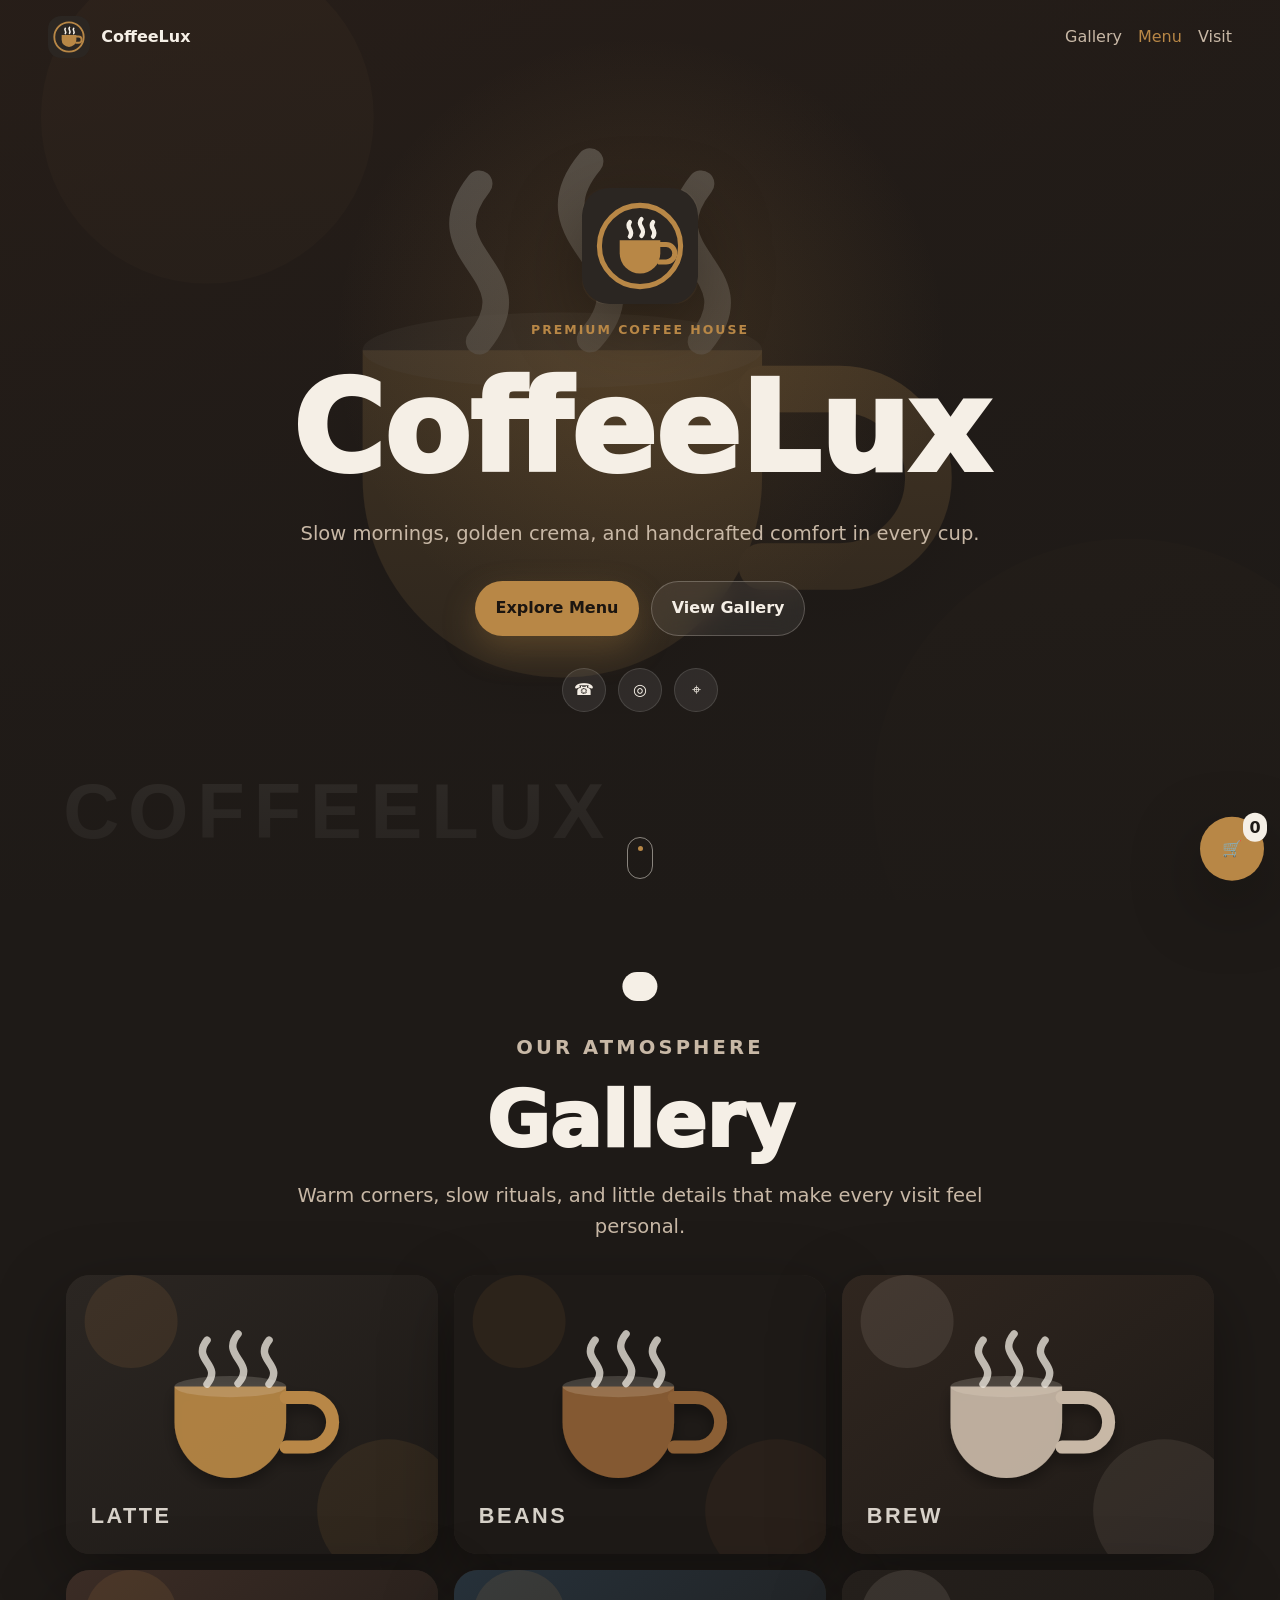
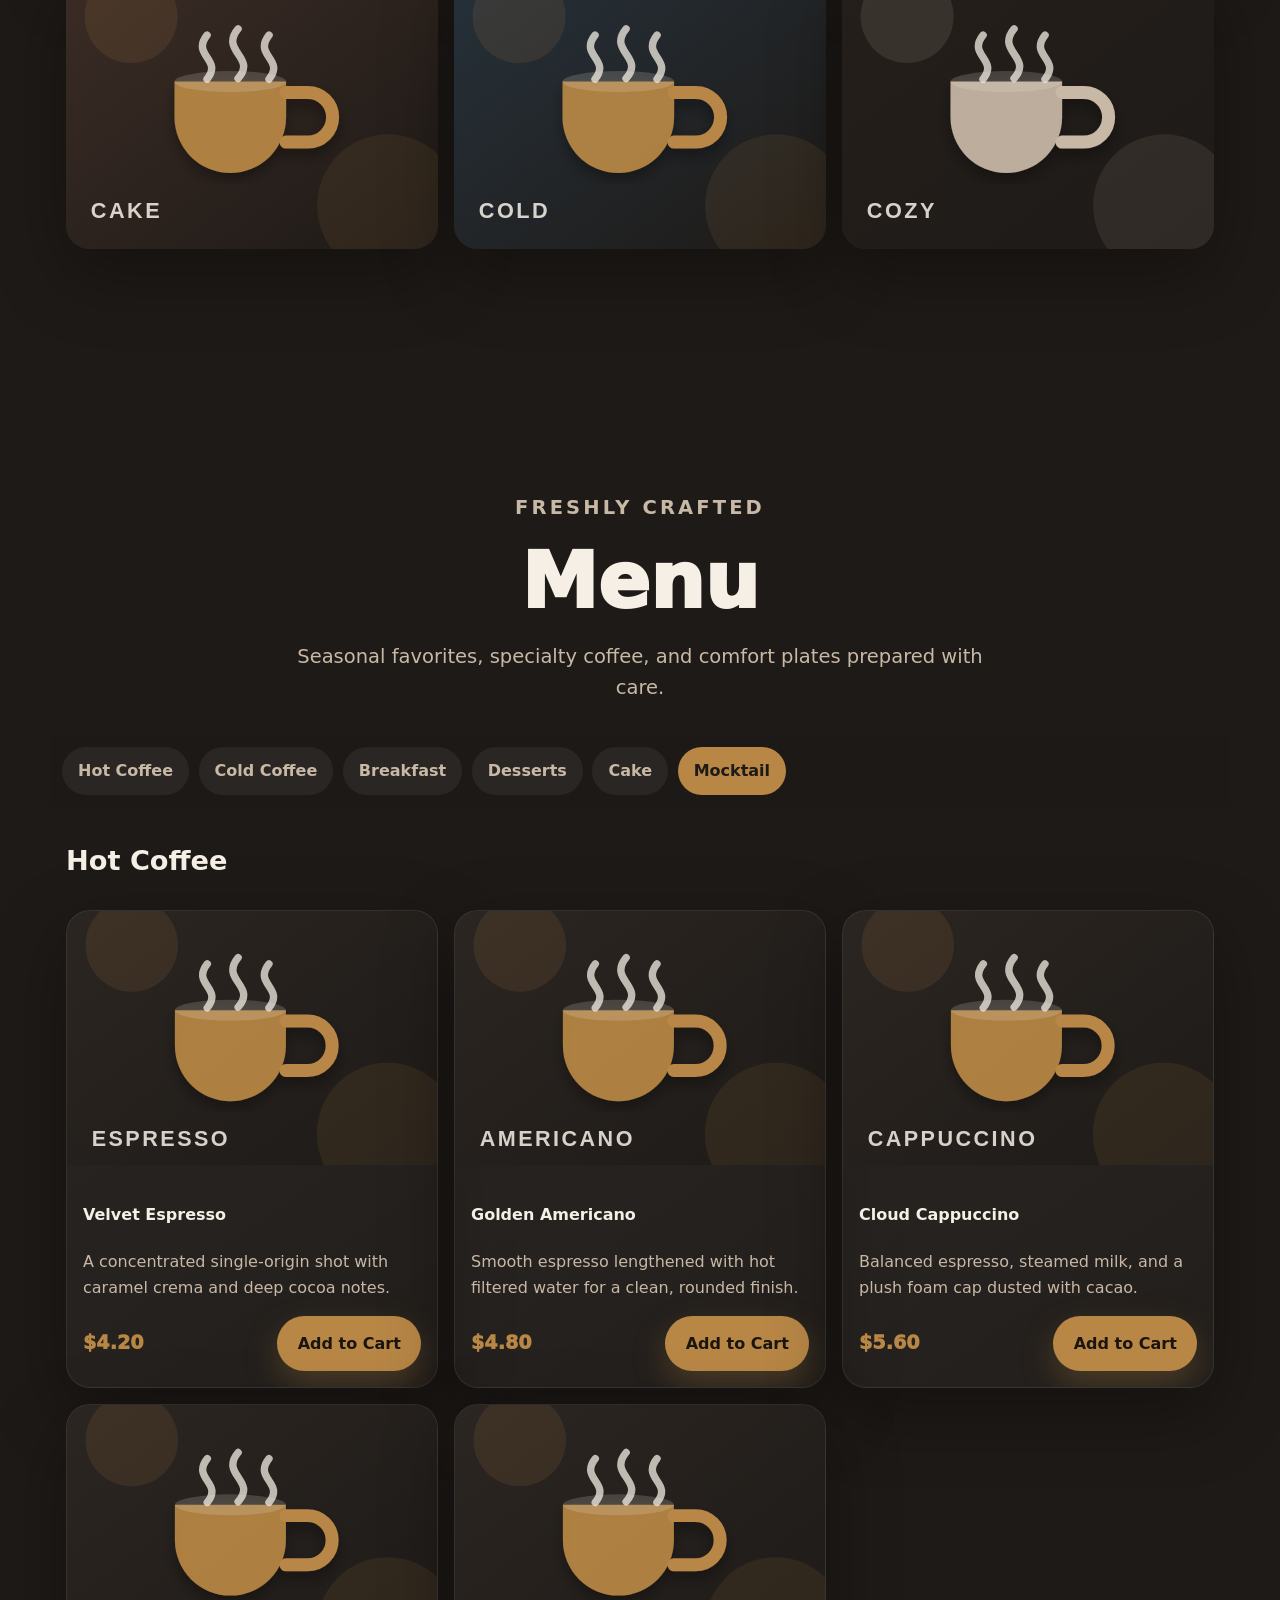
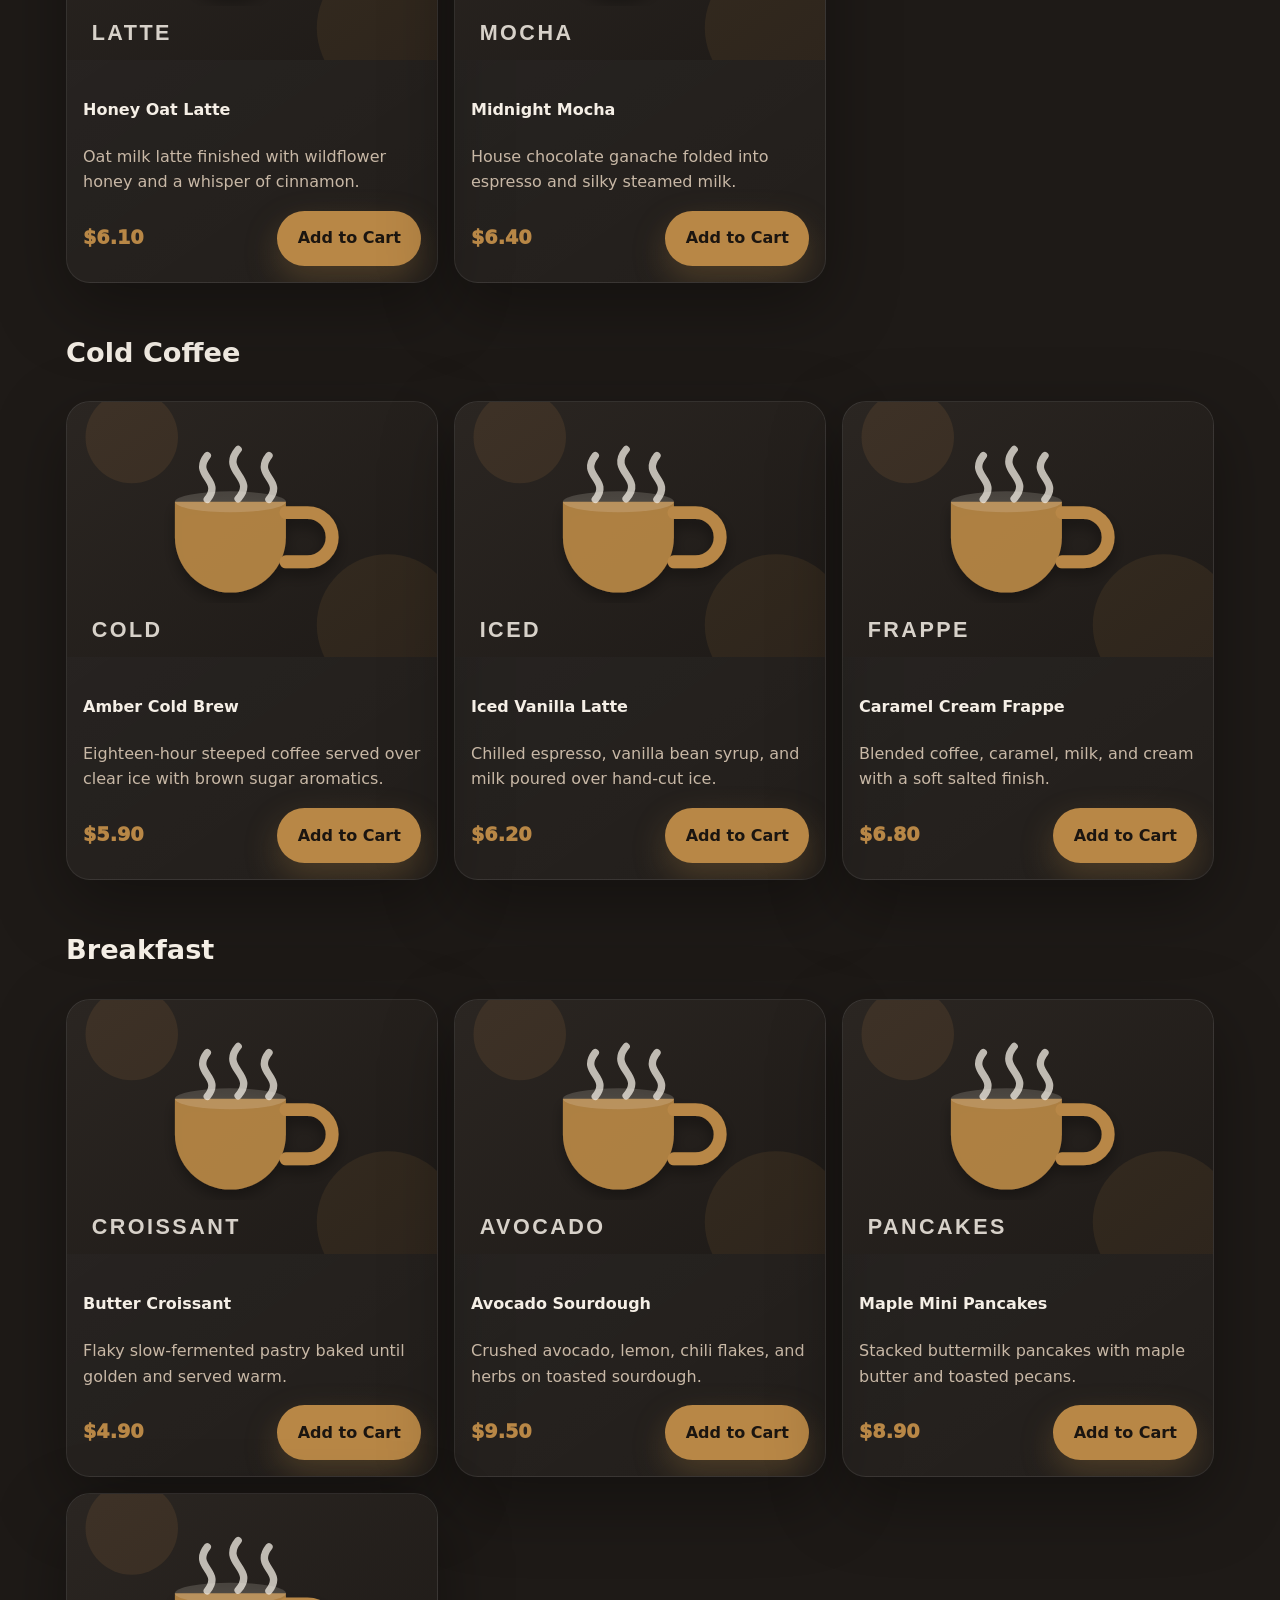
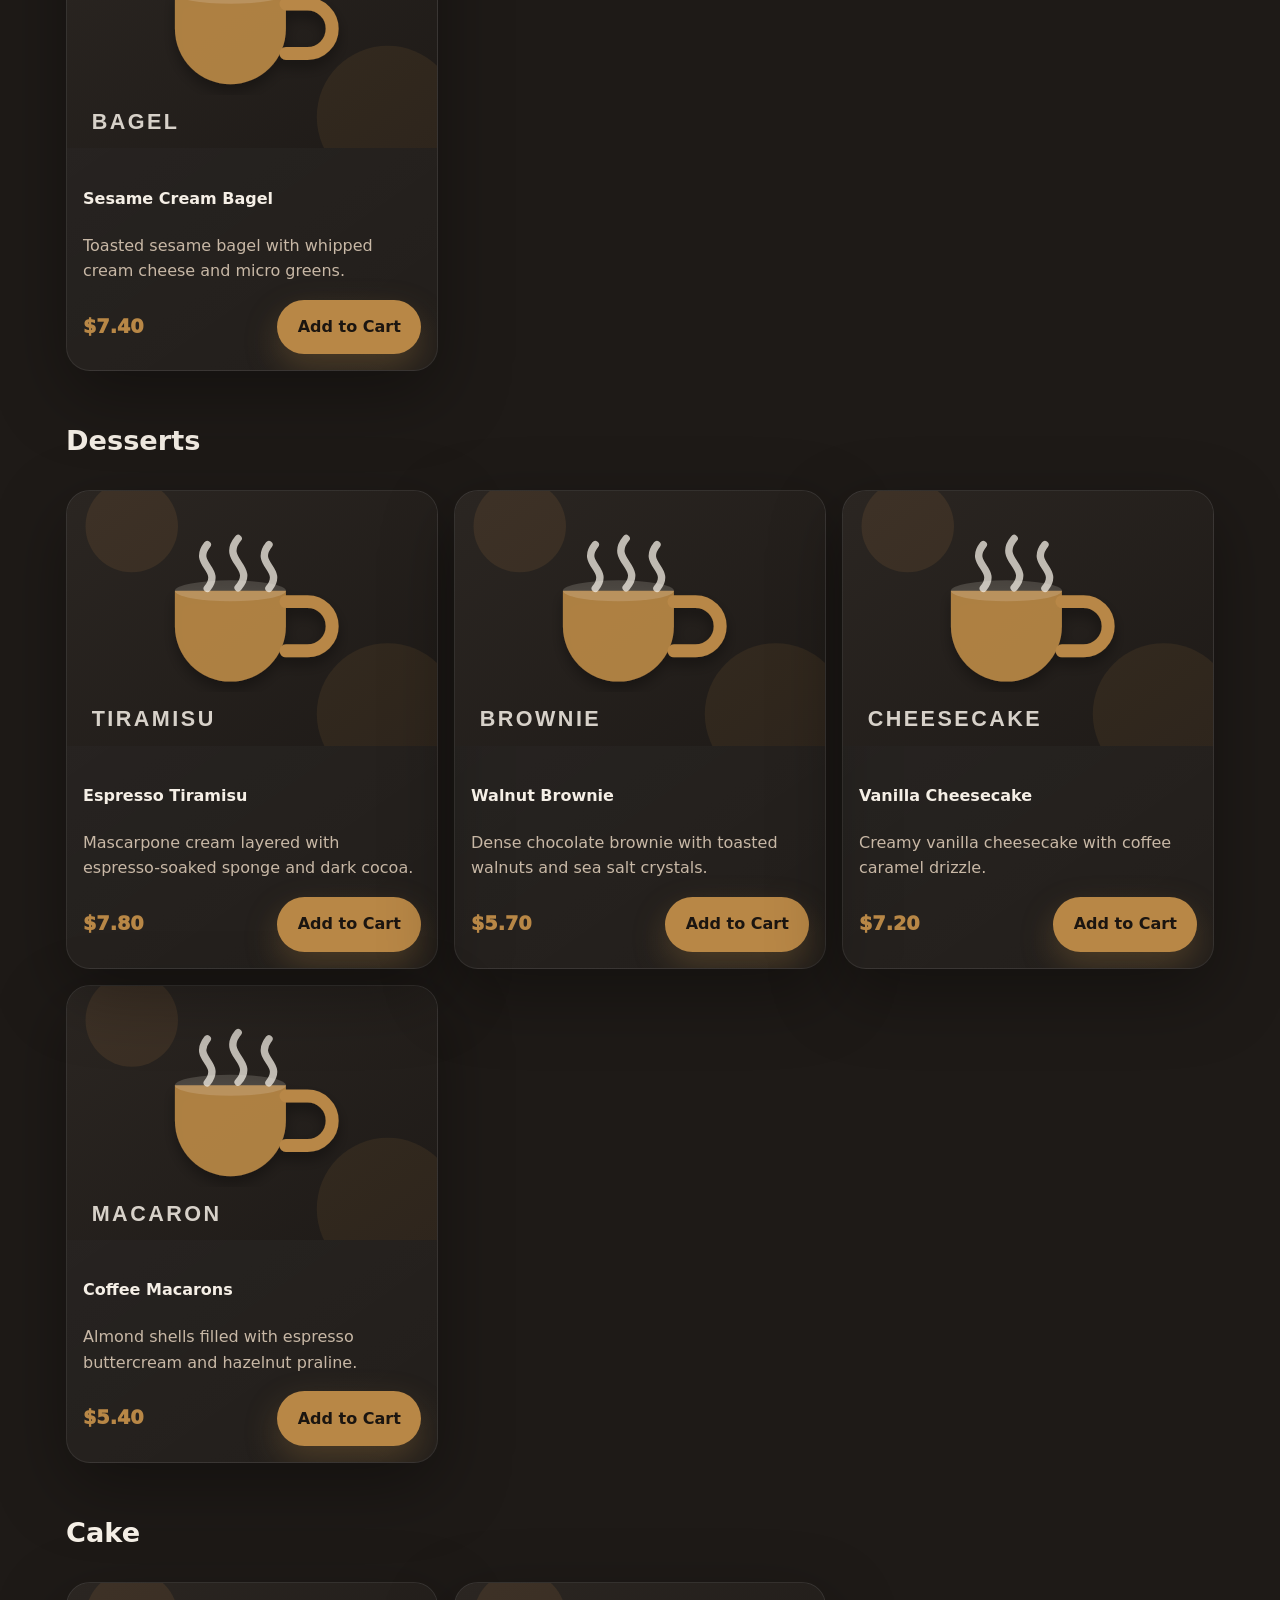
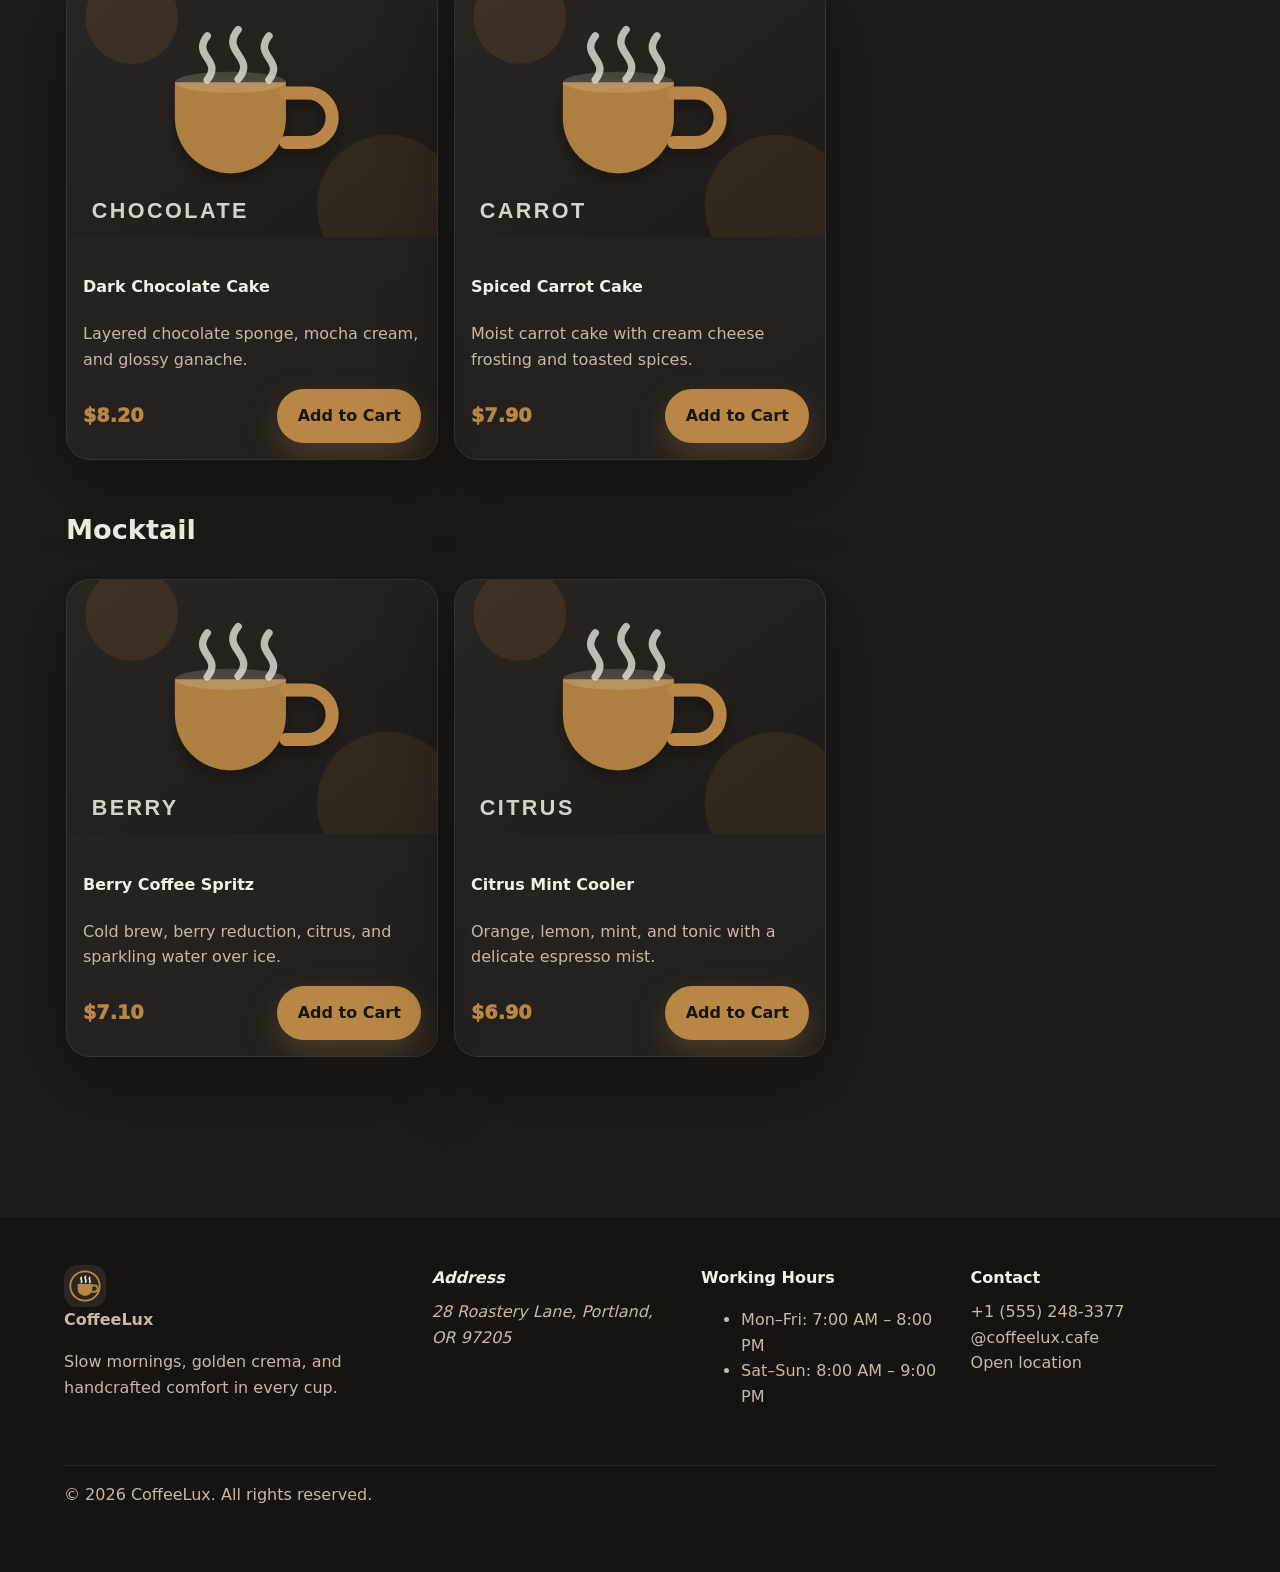
==== index.html @ 08fa17ee "Build CoffeeLux static coffee shop template" ====
<!doctype html>
<html lang="en">
  <head>
    <meta charset="utf-8" />
    <meta name="viewport" content="width=device-width,initial-scale=1" />
    <meta
      name="description"
      content="CoffeeLux is a cozy premium coffee shop serving handcrafted coffee, breakfast, desserts, cake, and mocktails."
    />
    <meta name="theme-color" content="#1E1A17" />
    <title>CoffeeLux — Premium Cozy Coffee Shop</title>
    <link
      rel="icon"
      href="assets/images/icons/favicon.svg"
      type="image/svg+xml"
    />
    <link rel="preload" href="css/variables.css" as="style" />
    <link rel="stylesheet" href="css/variables.css" />
    <link rel="stylesheet" href="css/style.css" />
    <link rel="stylesheet" href="css/responsive.css" />
    <script
      defer
      src="https://cdnjs.cloudflare.com/ajax/libs/gsap/3.12.5/gsap.min.js"
    ></script>
    <script type="module" src="js/app.js"></script>
  </head>
  <body>
    <a class="skip-link" href="#main">Skip to content</a>
    <div class="loader" data-loader>
      <span></span>
      <p>Brewing CoffeeLux</p>
    </div>
    <div class="scroll-progress" data-scroll-progress></div>
    <header class="hero" id="hero" aria-label="CoffeeLux hero">
      <img class="hero__bg" data-hero-image alt="CoffeeLux coffee atmosphere" />
      <div class="hero__overlay"></div>
      <nav class="topbar" aria-label="Main navigation">
        <a class="brand" href="#hero" aria-label="CoffeeLux home"
          ><img data-logo alt="CoffeeLux logo" /><span data-cafe-name
            >CoffeeLux</span
          ></a
        >
        <div class="topbar__links">
          <a href="#gallery">Gallery</a><a href="#menu">Menu</a
          ><a href="#footer">Visit</a>
        </div>
      </nav>
      <div class="hero__content">
        <img class="hero__logo" data-logo alt="CoffeeLux emblem" />
        <p class="eyebrow">Premium Coffee House</p>
        <h1 data-cafe-name>CoffeeLux</h1>
        <p class="hero__tagline" data-tagline></p>
        <div class="hero__actions">
          <a class="btn btn--primary ripple" href="#menu">Explore Menu</a
          ><a class="btn btn--ghost ripple" href="#gallery">View Gallery</a>
        </div>
        <div class="contact-icons" aria-label="Contact links">
          <a data-phone-link aria-label="Call CoffeeLux">☎</a
          ><a data-instagram-link aria-label="Open Instagram">◎</a
          ><a data-map-link aria-label="Open location">⌖</a>
        </div>
      </div>
      <a class="scroll-indicator" href="#gallery" aria-label="Scroll to gallery"
        ><span></span
      ></a>
    </header>
    <main id="main">
      <section
        class="section gallery"
        id="gallery"
        aria-labelledby="gallery-title"
      >
        <div class="section__head">
          <p class="eyebrow">Our Atmosphere</p>
          <h2 id="gallery-title">Gallery</h2>
          <p>
            Warm corners, slow rituals, and little details that make every visit
            feel personal.
          </p>
        </div>
        <div class="gallery__grid" data-gallery-grid></div>
      </section>
      <section class="section menu" id="menu" aria-labelledby="menu-title">
        <div class="section__head">
          <p class="eyebrow">Freshly Crafted</p>
          <h2 id="menu-title">Menu</h2>
          <p>
            Seasonal favorites, specialty coffee, and comfort plates prepared
            with care.
          </p>
        </div>
        <nav
          class="category-nav"
          data-category-nav
          aria-label="Menu categories"
        ></nav>
        <div class="menu__content" data-menu-content></div>
      </section>
    </main>
    <button class="cart-float ripple" data-cart-button aria-label="Open cart">
      <span>🛒</span><strong data-cart-count>0</strong>
    </button>
    <aside
      class="cart-drawer"
      data-cart-drawer
      aria-hidden="true"
      aria-labelledby="cart-title"
    >
      <div class="cart-drawer__panel" role="dialog" aria-modal="true">
        <button
          class="cart-drawer__close"
          data-cart-close
          aria-label="Close cart"
        >
          ×
        </button>
        <h2 id="cart-title">Your Order</h2>
        <div class="cart-items" data-cart-items></div>
        <div class="cart-summary">
          <span>Subtotal</span><strong data-cart-subtotal>$0.00</strong>
        </div>
        <button class="btn btn--primary ripple cart-checkout">
          Front-end Preview Order
        </button>
      </div>
    </aside>
    <div class="toast" data-toast role="status" aria-live="polite"></div>
    <div class="lightbox" data-lightbox aria-hidden="true">
      <button data-lightbox-close aria-label="Close image preview">×</button
      ><img data-lightbox-img alt="CoffeeLux gallery preview" />
    </div>
    <footer class="footer" id="footer">
      <div>
        <a class="brand" href="#hero"
          ><img data-logo alt="CoffeeLux logo" /><span data-cafe-name
            >CoffeeLux</span
          ></a
        >
        <p data-tagline></p>
      </div>
      <address><strong>Address</strong><span data-address></span></address>
      <div>
        <strong>Working Hours</strong>
        <ul data-hours></ul>
      </div>
      <div>
        <strong>Contact</strong><a data-phone-link></a
        ><a data-instagram-link></a><a data-map-link>Open location</a>
      </div>
      <p class="copyright">
        © <span data-year></span> CoffeeLux. All rights reserved.
      </p>
    </footer>
  </body>
</html>
---- css/variables.css ----
:root {
  --bg: #1e1a17;
  --card: #2b2622;
  --primary: #b88746;
  --text: #f5efe6;
  --secondary: #c8b8a6;
  --muted: #8f8174;
  --shadow: 0 24px 70px rgba(0, 0, 0, 0.34);
  --radius: 24px;
  --radius-sm: 16px;
  --max: 1180px;
  --ease: cubic-bezier(0.22, 1, 0.36, 1);
  --font:
    Inter, ui-sans-serif, system-ui, -apple-system, Segoe UI, Roboto, Arial,
    sans-serif;
}
* {
  box-sizing: border-box;
}
html {
  scroll-behavior: smooth;
}
body {
  margin: 0;
  background: var(--bg);
  color: var(--text);
  font-family: var(--font);
  line-height: 1.6;
}
::selection {
  background: var(--primary);
  color: var(--bg);
}
::-webkit-scrollbar {
  width: 10px;
}
::-webkit-scrollbar-track {
  background: #15120f;
}
::-webkit-scrollbar-thumb {
  background: linear-gradient(var(--primary), #7b552f);
  border-radius: 99px;
}
img {
  max-width: 100%;
  display: block;
}
a {
  color: inherit;
}
button,
input {
  font: inherit;
}
.skip-link {
  position: fixed;
  left: 1rem;
  top: -4rem;
  z-index: 1000;
  background: var(--primary);
  color: #17120f;
  padding: 0.8rem 1rem;
  border-radius: 999px;
}
.skip-link:focus {
  top: 1rem;
}
.scroll-progress {
  position: fixed;
  inset: 0 auto auto 0;
  height: 3px;
  width: 0;
  background: var(--primary);
  z-index: 1001;
}
.eyebrow {
  color: var(--primary);
  font-weight: 800;
  letter-spacing: 0.16em;
  text-transform: uppercase;
  font-size: 0.78rem;
}
.btn {
  position: relative;
  overflow: hidden;
  display: inline-flex;
  align-items: center;
  justify-content: center;
  min-height: 48px;
  padding: 0.85rem 1.2rem;
  border-radius: 999px;
  border: 1px solid transparent;
  text-decoration: none;
  font-weight: 800;
  cursor: pointer;
  transition:
    transform 0.3s var(--ease),
    box-shadow 0.3s var(--ease),
    background 0.3s;
}
.btn:hover {
  transform: translateY(-3px);
}
.btn--primary {
  background: var(--primary);
  color: #1b1510;
  box-shadow: 0 14px 34px rgba(184, 135, 70, 0.28);
}
.btn--ghost {
  border-color: rgba(245, 239, 230, 0.24);
  background: rgba(255, 255, 255, 0.07);
  backdrop-filter: blur(12px);
}
.ripple-circle {
  position: absolute;
  border-radius: 50%;
  background: rgba(255, 255, 255, 0.42);
  transform: scale(0);
  animation: ripple 0.65s linear;
  pointer-events: none;
}
@keyframes ripple {
  to {
    transform: scale(4);
    opacity: 0;
  }
}
---- css/variables.css ----
:root {
  --bg: #1e1a17;
  --card: #2b2622;
  --primary: #b88746;
  --text: #f5efe6;
  --secondary: #c8b8a6;
  --muted: #8f8174;
  --shadow: 0 24px 70px rgba(0, 0, 0, 0.34);
  --radius: 24px;
  --radius-sm: 16px;
  --max: 1180px;
  --ease: cubic-bezier(0.22, 1, 0.36, 1);
  --font:
    Inter, ui-sans-serif, system-ui, -apple-system, Segoe UI, Roboto, Arial,
    sans-serif;
}
* {
  box-sizing: border-box;
}
html {
  scroll-behavior: smooth;
}
body {
  margin: 0;
  background: var(--bg);
  color: var(--text);
  font-family: var(--font);
  line-height: 1.6;
}
::selection {
  background: var(--primary);
  color: var(--bg);
}
::-webkit-scrollbar {
  width: 10px;
}
::-webkit-scrollbar-track {
  background: #15120f;
}
::-webkit-scrollbar-thumb {
  background: linear-gradient(var(--primary), #7b552f);
  border-radius: 99px;
}
img {
  max-width: 100%;
  display: block;
}
a {
  color: inherit;
}
button,
input {
  font: inherit;
}
.skip-link {
  position: fixed;
  left: 1rem;
  top: -4rem;
  z-index: 1000;
  background: var(--primary);
  color: #17120f;
  padding: 0.8rem 1rem;
  border-radius: 999px;
}
.skip-link:focus {
  top: 1rem;
}
.scroll-progress {
  position: fixed;
  inset: 0 auto auto 0;
  height: 3px;
  width: 0;
  background: var(--primary);
  z-index: 1001;
}
.eyebrow {
  color: var(--primary);
  font-weight: 800;
  letter-spacing: 0.16em;
  text-transform: uppercase;
  font-size: 0.78rem;
}
.btn {
  position: relative;
  overflow: hidden;
  display: inline-flex;
  align-items: center;
  justify-content: center;
  min-height: 48px;
  padding: 0.85rem 1.2rem;
  border-radius: 999px;
  border: 1px solid transparent;
  text-decoration: none;
  font-weight: 800;
  cursor: pointer;
  transition:
    transform 0.3s var(--ease),
    box-shadow 0.3s var(--ease),
    background 0.3s;
}
.btn:hover {
  transform: translateY(-3px);
}
.btn--primary {
  background: var(--primary);
  color: #1b1510;
  box-shadow: 0 14px 34px rgba(184, 135, 70, 0.28);
}
.btn--ghost {
  border-color: rgba(245, 239, 230, 0.24);
  background: rgba(255, 255, 255, 0.07);
  backdrop-filter: blur(12px);
}
.ripple-circle {
  position: absolute;
  border-radius: 50%;
  background: rgba(255, 255, 255, 0.42);
  transform: scale(0);
  animation: ripple 0.65s linear;
  pointer-events: none;
}
@keyframes ripple {
  to {
    transform: scale(4);
    opacity: 0;
  }
}
---- css/style.css ----
.loader {
  position: fixed;
  inset: 0;
  z-index: 999;
  background: var(--bg);
  display: grid;
  place-content: center;
  text-align: center;
  transition:
    opacity 0.45s,
    visibility 0.45s;
}
.loader.is-hidden {
  opacity: 0;
  visibility: hidden;
}
.loader span {
  width: 52px;
  height: 52px;
  border: 3px solid rgba(245, 239, 230, 0.18);
  border-top-color: var(--primary);
  border-radius: 50%;
  margin: auto;
  animation: spin 1s linear infinite;
}
@keyframes spin {
  to {
    transform: rotate(360deg);
  }
}
.hero {
  min-height: 100svh;
  position: relative;
  display: grid;
  place-items: center;
  overflow: hidden;
  padding: 1rem;
}
.hero__bg {
  position: absolute;
  inset: 0;
  width: 100%;
  height: 100%;
  object-fit: cover;
  filter: saturate(0.9);
  transform: scale(1.04);
  animation: slowZoom 18s ease-in-out infinite alternate;
}
.hero__overlay {
  position: absolute;
  inset: 0;
  background:
    radial-gradient(
      circle at 50% 38%,
      rgba(184, 135, 70, 0.18),
      transparent 36%
    ),
    linear-gradient(180deg, rgba(30, 26, 23, 0.65), rgba(30, 26, 23, 0.96));
}
@keyframes slowZoom {
  to {
    transform: scale(1.12);
  }
}
.topbar {
  position: absolute;
  top: 0;
  left: 0;
  right: 0;
  z-index: 2;
  display: flex;
  align-items: center;
  justify-content: space-between;
  padding: 1rem clamp(1rem, 4vw, 3rem);
}
.brand {
  display: flex;
  align-items: center;
  gap: 0.7rem;
  text-decoration: none;
  font-weight: 900;
}
.brand img {
  width: 42px;
  height: 42px;
  border-radius: 13px;
}
.topbar__links {
  display: none;
  gap: 1rem;
  color: var(--secondary);
}
.topbar__links a {
  text-decoration: none;
}
.topbar__links a.is-active,
.topbar__links a:hover {
  color: var(--primary);
}
.hero__content {
  position: relative;
  z-index: 1;
  text-align: center;
  max-width: 760px;
}
.hero__logo {
  width: 96px;
  margin: 0 auto 1rem;
  border-radius: 24px;
  box-shadow: var(--shadow);
}
h1,
h2 {
  line-height: 1.02;
  margin: 0.2em 0;
  font-weight: 950;
}
h1 {
  font-size: clamp(3.2rem, 16vw, 7.8rem);
}
h2 {
  font-size: clamp(2.2rem, 9vw, 4.8rem);
}
.hero__tagline,
.section__head p {
  color: var(--secondary);
  font-size: clamp(1rem, 2.5vw, 1.22rem);
}
.hero__actions {
  display: flex;
  gap: 0.8rem;
  justify-content: center;
  flex-wrap: wrap;
  margin: 2rem 0;
}
.contact-icons {
  display: flex;
  justify-content: center;
  gap: 0.75rem;
}
.contact-icons a {
  width: 44px;
  height: 44px;
  border-radius: 50%;
  display: grid;
  place-items: center;
  background: rgba(255, 255, 255, 0.08);
  border: 1px solid rgba(255, 255, 255, 0.12);
  text-decoration: none;
}
.scroll-indicator {
  position: absolute;
  bottom: 1.3rem;
  z-index: 2;
}
.scroll-indicator span {
  display: block;
  width: 26px;
  height: 42px;
  border: 1px solid rgba(245, 239, 230, 0.5);
  border-radius: 99px;
}
.scroll-indicator span:after {
  content: "";
  display: block;
  width: 5px;
  height: 5px;
  background: var(--primary);
  border-radius: 50%;
  margin: 8px auto;
  animation: drop 1.4s infinite;
}
@keyframes drop {
  70% {
    transform: translateY(16px);
    opacity: 0.2;
  }
}
.section {
  padding: 5rem 1rem;
  max-width: var(--max);
  margin: auto;
}
.section__head {
  text-align: center;
  max-width: 720px;
  margin: 0 auto 2rem;
}
.gallery__grid {
  display: grid;
  grid-template-columns: 1fr;
  gap: 1rem;
}
.gallery__item {
  border: 0;
  padding: 0;
  background: var(--card);
  border-radius: var(--radius);
  overflow: hidden;
  box-shadow: var(--shadow);
  cursor: pointer;
}
.gallery__item img {
  width: 100%;
  aspect-ratio: 4/3;
  object-fit: cover;
  transition: transform 0.7s var(--ease);
}
.gallery__item:hover img {
  transform: scale(1.08);
}
.category-nav {
  position: sticky;
  top: 0;
  z-index: 5;
  display: flex;
  gap: 0.6rem;
  overflow: auto;
  padding: 0.75rem;
  margin: 0 -1rem 2rem;
  background: rgba(30, 26, 23, 0.72);
  backdrop-filter: blur(16px);
}
.category-nav a {
  white-space: nowrap;
  text-decoration: none;
  padding: 0.7rem 1rem;
  border-radius: 999px;
  background: rgba(255, 255, 255, 0.06);
  color: var(--secondary);
  font-weight: 800;
}
.category-nav a.is-active {
  background: var(--primary);
  color: #1e1a17;
}
.menu-category {
  scroll-margin-top: 90px;
  margin-bottom: 3rem;
}
.menu-category h3 {
  font-size: 1.7rem;
}
.menu-grid {
  display: grid;
  gap: 1rem;
}
.menu-card {
  background: linear-gradient(
    145deg,
    rgba(255, 255, 255, 0.055),
    rgba(255, 255, 255, 0.02)
  );
  border: 1px solid rgba(255, 255, 255, 0.08);
  border-radius: var(--radius);
  overflow: hidden;
  box-shadow: var(--shadow);
  transition:
    transform 0.35s var(--ease),
    border-color 0.35s;
}
.menu-card:hover {
  transform: translateY(-7px);
  border-color: rgba(184, 135, 70, 0.45);
}
.menu-card img {
  width: 100%;
  aspect-ratio: 16/11;
  object-fit: cover;
}
.menu-card__body {
  padding: 1rem;
}
.menu-card__body p {
  color: var(--secondary);
}
.menu-card__meta {
  display: flex;
  align-items: center;
  justify-content: space-between;
  gap: 1rem;
}
.price {
  font-size: 1.2rem;
  color: var(--primary);
  font-weight: 950;
}
.cart-float {
  position: fixed;
  right: 1rem;
  bottom: 1rem;
  z-index: 20;
  width: 64px;
  height: 64px;
  border: 0;
  border-radius: 50%;
  background: var(--primary);
  box-shadow: var(--shadow);
  cursor: pointer;
}
.cart-float strong {
  position: absolute;
  right: -3px;
  top: -4px;
  background: var(--text);
  color: #1e1a17;
  border-radius: 999px;
  min-width: 24px;
  padding: 0.1rem;
}
.cart-drawer,
.lightbox {
  position: fixed;
  inset: 0;
  z-index: 50;
  background: rgba(0, 0, 0, 0.58);
  opacity: 0;
  visibility: hidden;
  transition: 0.3s;
}
.cart-drawer.is-open,
.lightbox.is-open {
  opacity: 1;
  visibility: visible;
}
.cart-drawer__panel {
  margin-left: auto;
  width: min(420px, 100%);
  height: 100%;
  background: var(--card);
  padding: 1.2rem;
  transform: translateX(100%);
  transition: 0.35s var(--ease);
  overflow: auto;
}
.cart-drawer.is-open .cart-drawer__panel {
  transform: none;
}
.cart-drawer__close,
.lightbox button {
  float: right;
  border: 0;
  background: rgba(255, 255, 255, 0.08);
  color: var(--text);
  width: 42px;
  height: 42px;
  border-radius: 50%;
  font-size: 1.5rem;
  cursor: pointer;
}
.cart-line {
  display: grid;
  grid-template-columns: 58px 1fr auto;
  gap: 0.7rem;
  align-items: center;
  padding: 1rem 0;
  border-bottom: 1px solid rgba(255, 255, 255, 0.08);
}
.cart-line img {
  border-radius: 14px;
}
.qty {
  display: flex;
  gap: 0.4rem;
  align-items: center;
}
.qty button {
  border: 0;
  border-radius: 50%;
  width: 28px;
  height: 28px;
  background: rgba(255, 255, 255, 0.1);
  color: var(--text);
}
.cart-summary {
  display: flex;
  justify-content: space-between;
  font-size: 1.2rem;
  margin: 1.4rem 0;
}
.toast {
  position: fixed;
  left: 50%;
  bottom: 1.2rem;
  transform: translate(-50%, 120px);
  z-index: 80;
  background: var(--text);
  color: #1e1a17;
  border-radius: 999px;
  padding: 0.9rem 1.1rem;
  font-weight: 900;
  transition: 0.35s;
}
.toast.is-visible {
  transform: translate(-50%, 0);
}
.lightbox {
  display: grid;
  place-items: center;
  padding: 1rem;
}
.lightbox img {
  max-height: 82vh;
  border-radius: var(--radius);
  box-shadow: var(--shadow);
}
.lightbox button {
  position: absolute;
  right: 1rem;
  top: 1rem;
}
.footer {
  display: grid;
  gap: 1.5rem;
  padding: 3rem 1rem;
  background: #171310;
  color: var(--secondary);
}
.footer strong {
  display: block;
  color: var(--text);
  margin-bottom: 0.5rem;
}
.footer a {
  text-decoration: none;
  display: block;
}
.copyright {
  grid-column: 1/-1;
  border-top: 1px solid rgba(255, 255, 255, 0.08);
  padding-top: 1rem;
}
.not-found {
  min-height: 100svh;
  display: grid;
  place-items: center;
  padding: 1rem;
}
.not-found__card {
  text-align: center;
  max-width: 560px;
  background: var(--card);
  border-radius: var(--radius);
  padding: 2rem;
  box-shadow: var(--shadow);
}
.not-found__card img {
  width: 90px;
  margin: auto;
}
---- css/responsive.css ----
@media (min-width: 640px) {
  .topbar__links {
    display: flex;
  }
  .gallery__grid {
    grid-template-columns: repeat(2, 1fr);
  }
  .menu-grid {
    grid-template-columns: repeat(2, 1fr);
  }
  .footer {
    grid-template-columns: 1.4fr 1fr 1fr 1fr;
    padding-inline: clamp(2rem, 5vw, 5rem);
  }
}
@media (min-width: 980px) {
  .gallery__grid {
    grid-template-columns: repeat(3, 1fr);
  }
  .menu-grid {
    grid-template-columns: repeat(3, 1fr);
  }
  .section {
    padding-block: 7rem;
  }
  .hero__logo {
    width: 116px;
  }
}
@media (prefers-reduced-motion: reduce) {
  *,
  *::before,
  *::after {
    animation-duration: 0.001ms !important;
    transition-duration: 0.001ms !important;
    scroll-behavior: auto !important;
  }
  .hero__bg {
    animation: none;
  }
}
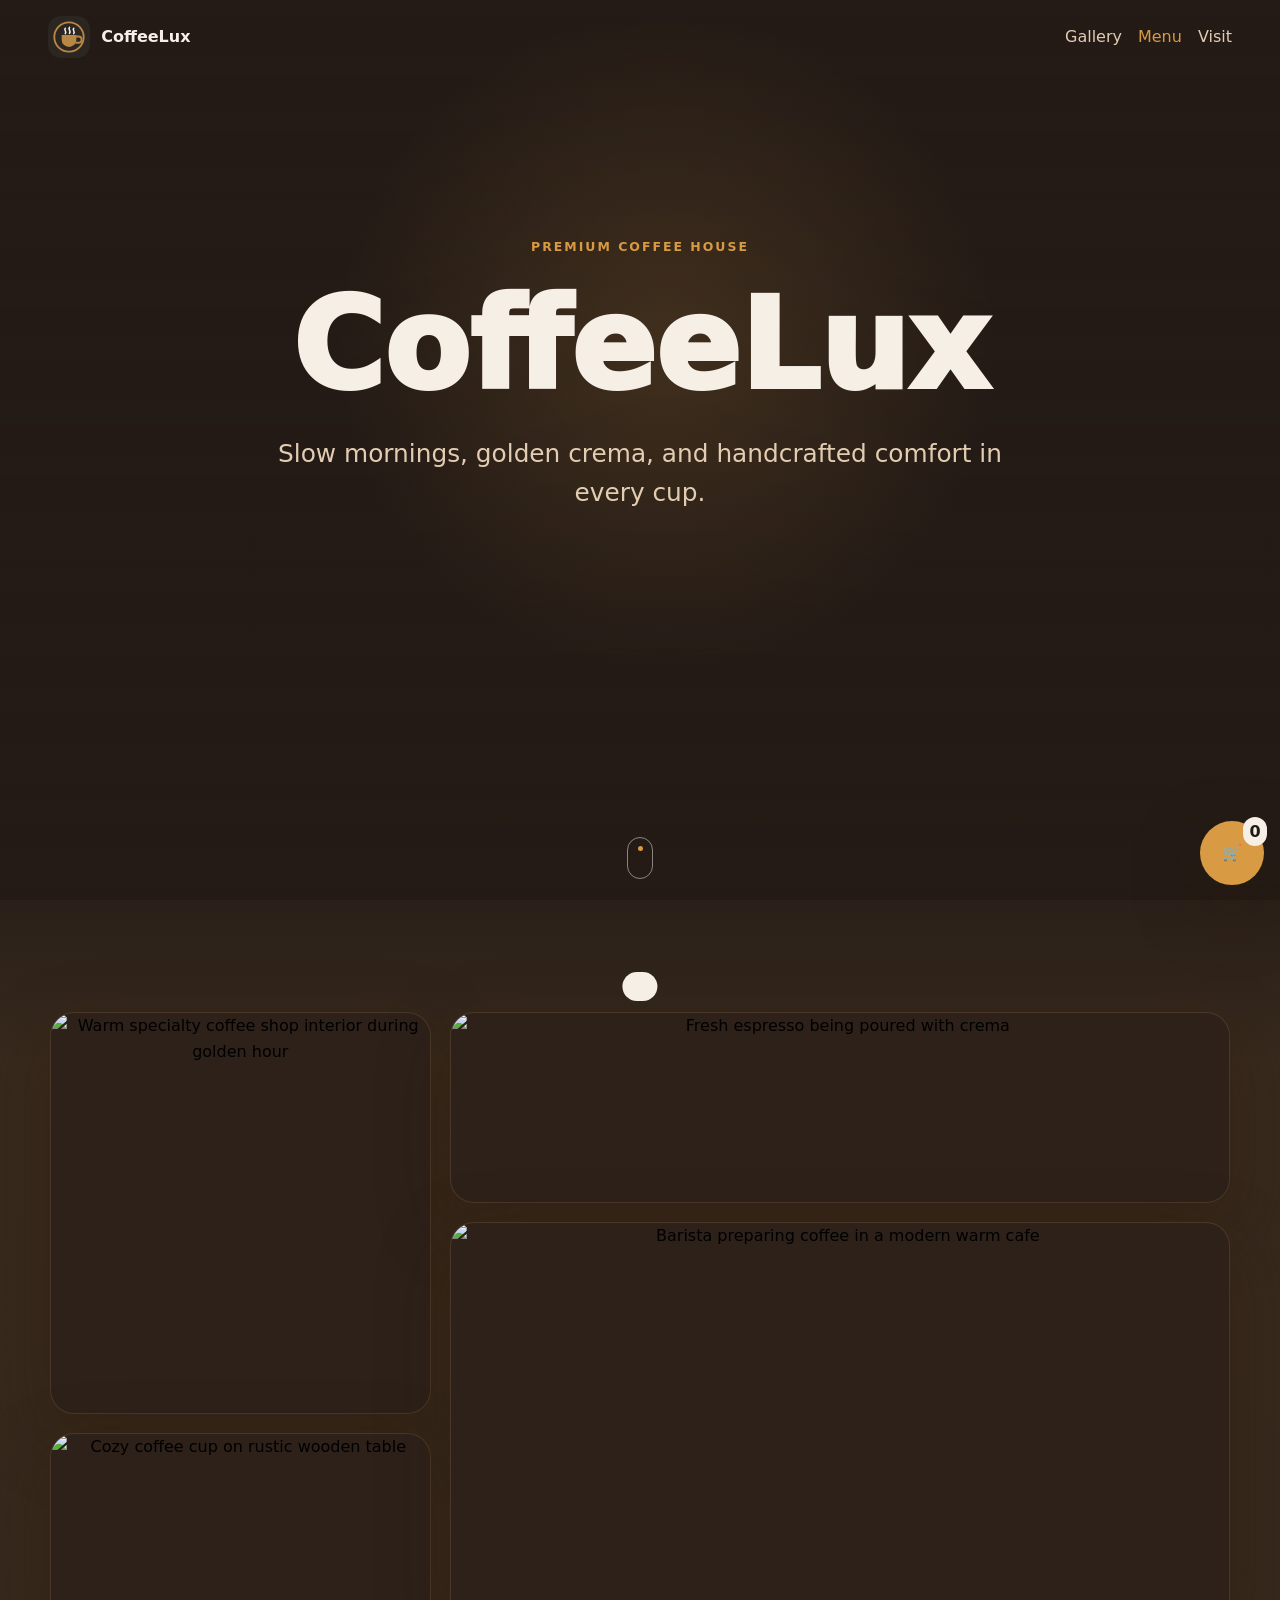
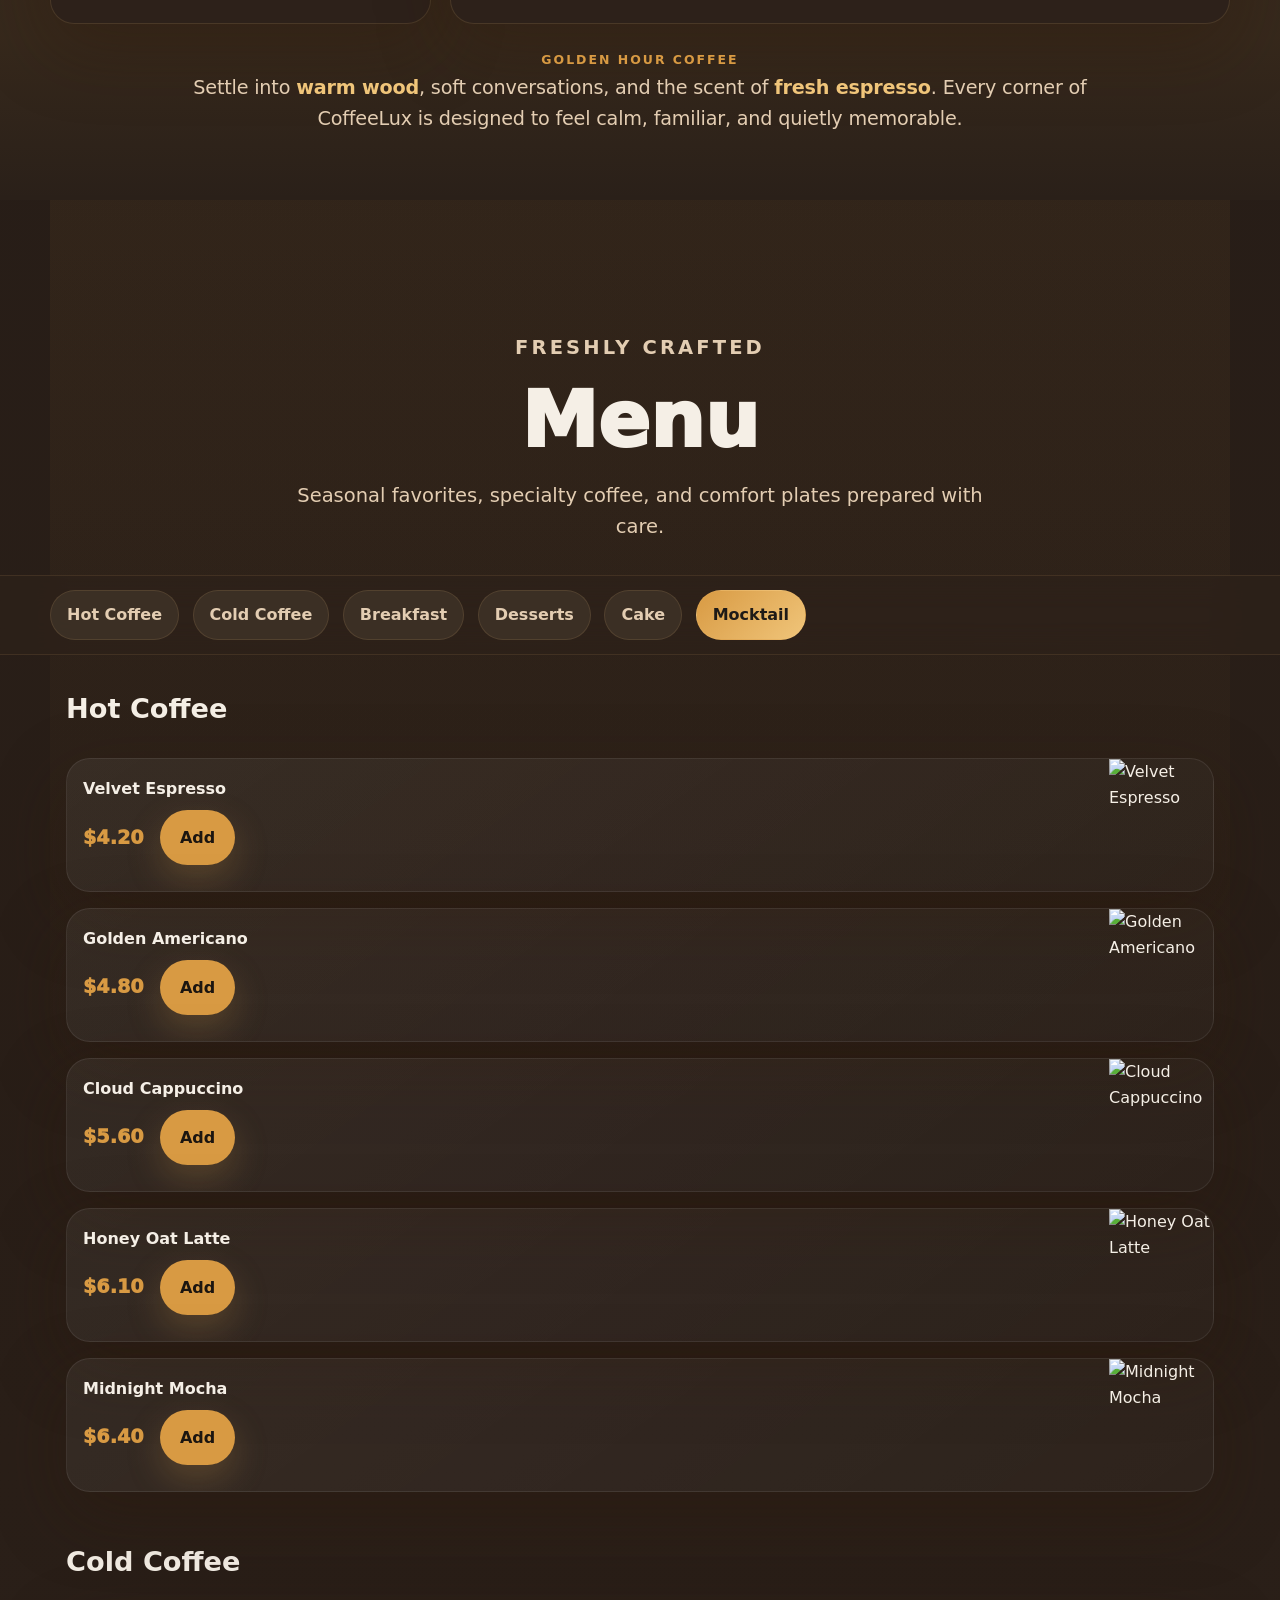
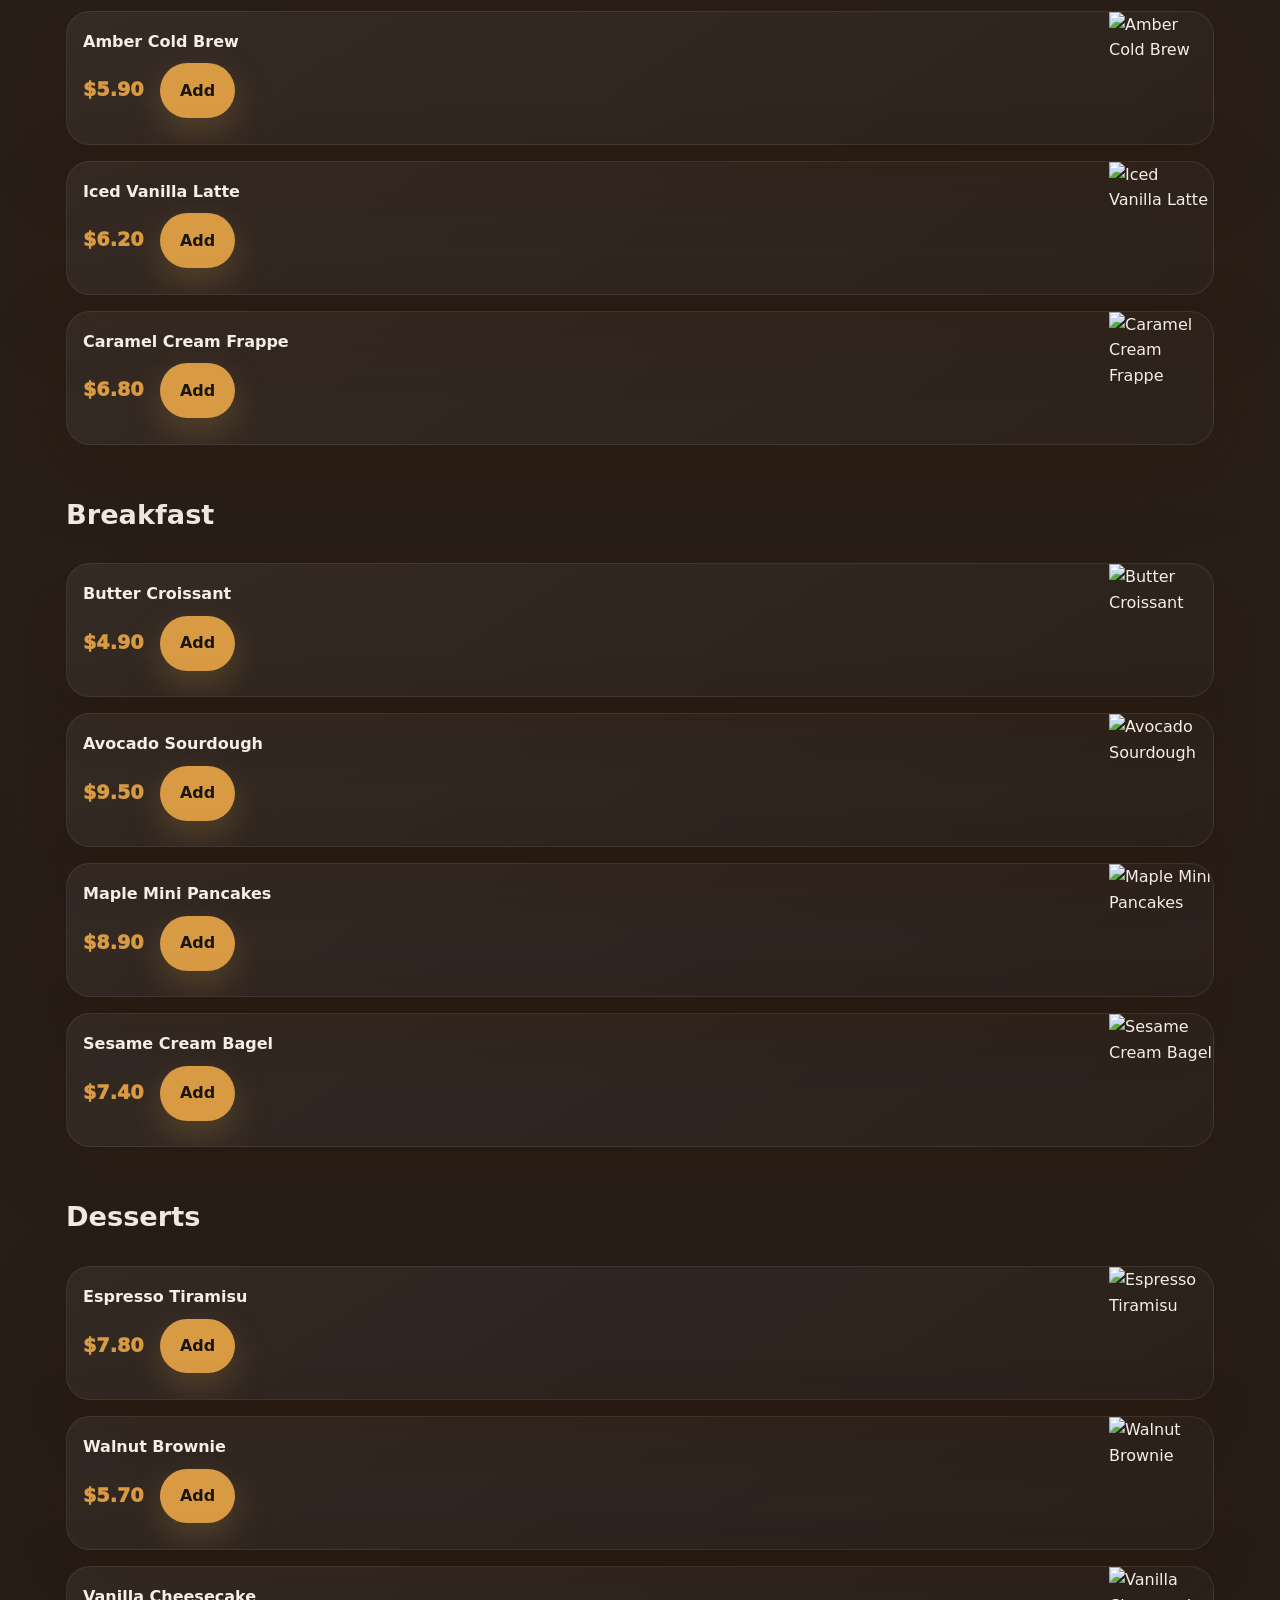
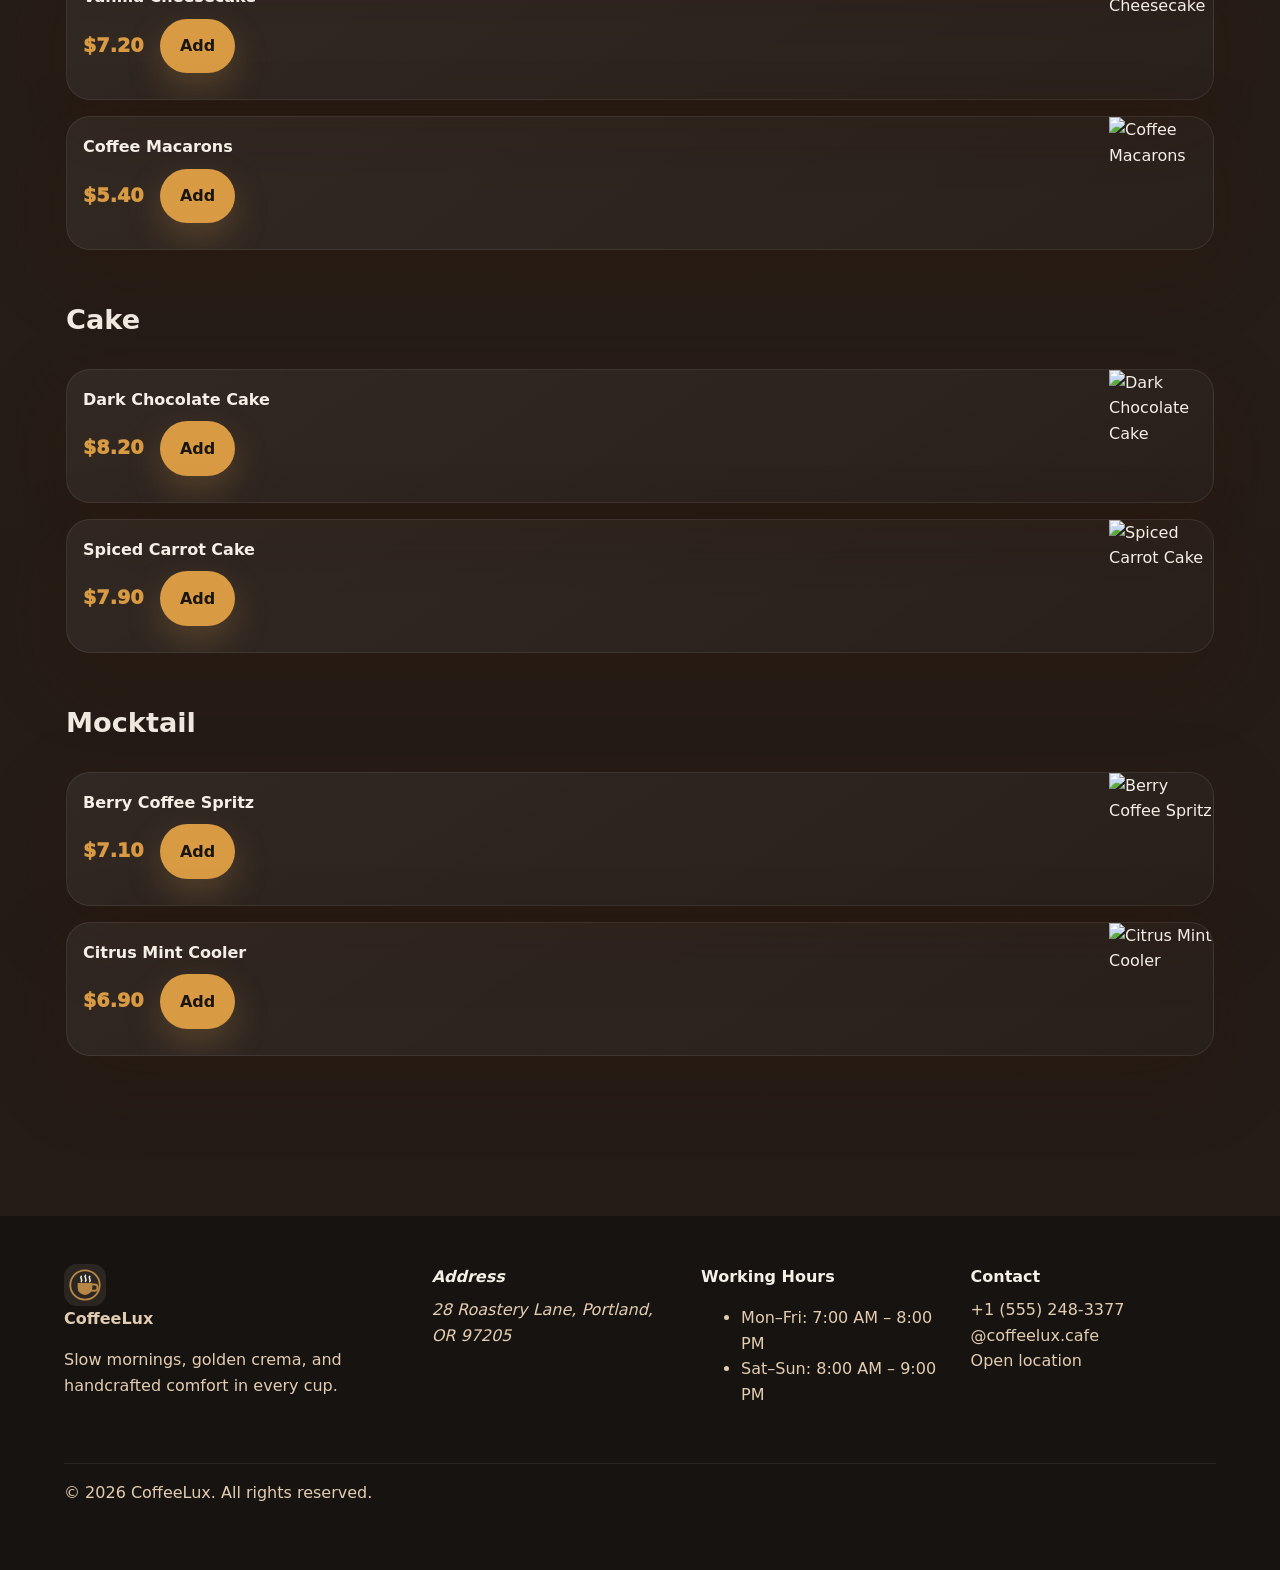
==== commit 6e8a407b: "Refine CoffeeLux premium warm interactions" ====
--- a/index.html
+++ b/index.html
@@ -26,10 +26,6 @@
   </head>
   <body>
     <a class="skip-link" href="#main">Skip to content</a>
-    <div class="loader" data-loader>
-      <span></span>
-      <p>Brewing CoffeeLux</p>
-    </div>
     <div class="scroll-progress" data-scroll-progress></div>
     <header class="hero" id="hero" aria-label="CoffeeLux hero">
       <img class="hero__bg" data-hero-image alt="CoffeeLux coffee atmosphere" />
@@ -46,7 +42,6 @@
         </div>
       </nav>
       <div class="hero__content">
-        <img class="hero__logo" data-logo alt="CoffeeLux emblem" />
         <p class="eyebrow">Premium Coffee House</p>
         <h1 data-cafe-name>CoffeeLux</h1>
         <p class="hero__tagline" data-tagline></p>
@@ -68,17 +63,18 @@
       <section
         class="section gallery"
         id="gallery"
-        aria-labelledby="gallery-title"
+        aria-label="CoffeeLux gallery"
       >
-        <div class="section__head">
-          <p class="eyebrow">Our Atmosphere</p>
-          <h2 id="gallery-title">Gallery</h2>
+        <div class="gallery__ambient" data-gallery-ambient></div>
+        <div class="gallery__grid" data-gallery-grid></div>
+        <div class="gallery__story">
+          <p class="eyebrow">Golden Hour Coffee</p>
           <p>
-            Warm corners, slow rituals, and little details that make every visit
-            feel personal.
+            Settle into <mark>warm wood</mark>, soft conversations, and the
+            scent of <mark>fresh espresso</mark>. Every corner of CoffeeLux is
+            designed to feel calm, familiar, and quietly memorable.
           </p>
         </div>
-        <div class="gallery__grid" data-gallery-grid></div>
       </section>
       <section class="section menu" id="menu" aria-labelledby="menu-title">
         <div class="section__head">
--- a/css/variables.css
+++ b/css/variables.css
@@ -1,11 +1,19 @@
 :root {
-  --bg: #1e1a17;
-  --card: #2b2622;
-  --primary: #b88746;
+  --bg: #241b16;
+  --card: #2d211a;
+  --primary: #d89a43;
   --text: #f5efe6;
-  --secondary: #c8b8a6;
-  --muted: #8f8174;
-  --shadow: 0 24px 70px rgba(0, 0, 0, 0.34);
+  --secondary: #e3cdb2;
+  --muted: #aa8d73;
+  --shadow: 0 24px 70px rgba(43, 23, 8, 0.34);
+  --light-accent: #f0c57a;
+  --coffee-flow: linear-gradient(
+    100deg,
+    #2d211a 0%,
+    #5a321f 42%,
+    #a86a2f 72%,
+    #d89a43 100%
+  );
   --radius: 24px;
   --radius-sm: 16px;
   --max: 1180px;
--- a/css/variables.css
+++ b/css/variables.css
@@ -1,11 +1,19 @@
 :root {
-  --bg: #1e1a17;
-  --card: #2b2622;
-  --primary: #b88746;
+  --bg: #241b16;
+  --card: #2d211a;
+  --primary: #d89a43;
   --text: #f5efe6;
-  --secondary: #c8b8a6;
-  --muted: #8f8174;
-  --shadow: 0 24px 70px rgba(0, 0, 0, 0.34);
+  --secondary: #e3cdb2;
+  --muted: #aa8d73;
+  --shadow: 0 24px 70px rgba(43, 23, 8, 0.34);
+  --light-accent: #f0c57a;
+  --coffee-flow: linear-gradient(
+    100deg,
+    #2d211a 0%,
+    #5a321f 42%,
+    #a86a2f 72%,
+    #d89a43 100%
+  );
   --radius: 24px;
   --radius-sm: 16px;
   --max: 1180px;
--- a/css/style.css
+++ b/css/style.css
@@ -448,3 +448,283 @@
   width: 90px;
   margin: auto;
 }
+
+/* Premium warm refresh */
+body {
+  background:
+    radial-gradient(
+      circle at 20% 8%,
+      rgba(216, 154, 67, 0.12),
+      transparent 32rem
+    ),
+    linear-gradient(180deg, #241b16 0%, #2a1f18 48%, #241b16 100%);
+}
+.hero {
+  background: #241b16;
+}
+.hero__bg {
+  animation: heroBreath 20s ease-in-out infinite alternate;
+  opacity: 1;
+  will-change: transform;
+}
+.hero__overlay {
+  opacity: 0;
+  background:
+    radial-gradient(
+      circle at 52% 38%,
+      rgba(216, 154, 67, 0.16),
+      transparent 38%
+    ),
+    linear-gradient(180deg, rgba(36, 27, 22, 0.36), rgba(36, 27, 22, 0.94));
+}
+.hero__content > *,
+.scroll-indicator {
+  opacity: 0;
+}
+.hero__tagline {
+  font-size: clamp(1.25rem, 3.15vw, 1.55rem);
+  max-width: 760px;
+  margin-inline: auto;
+}
+.contact-icons a svg {
+  width: 21px;
+  height: 21px;
+  stroke: currentColor;
+  stroke-width: 1.9;
+}
+.contact-icons a {
+  color: var(--light-accent);
+  background: rgba(255, 236, 202, 0.08);
+  border-color: rgba(240, 197, 122, 0.18);
+}
+@keyframes heroBreath {
+  to {
+    transform: scale(1.08);
+  }
+}
+.gallery {
+  position: relative;
+  min-height: 100vh;
+  height: 100vh;
+  display: grid;
+  grid-template-rows: 1fr auto;
+  gap: clamp(1rem, 2.5vh, 1.5rem);
+  max-width: none;
+  padding: clamp(1rem, 2.6vw, 2rem);
+  overflow: hidden;
+  background:
+    linear-gradient(
+      180deg,
+      rgba(36, 27, 22, 0),
+      rgba(216, 154, 67, 0.08) 18%,
+      rgba(216, 154, 67, 0.07) 82%,
+      rgba(36, 27, 22, 0)
+    ),
+    #2a2019;
+  scroll-margin-top: 0;
+}
+.gallery__ambient {
+  position: absolute;
+  inset: 8% 10%;
+  z-index: 0;
+  border-radius: 50%;
+  background: radial-gradient(
+    circle,
+    rgba(216, 154, 67, 0.16),
+    transparent 62%
+  );
+  opacity: 0;
+  filter: blur(42px);
+  pointer-events: none;
+}
+.gallery__grid {
+  position: relative;
+  z-index: 1;
+  height: min(68vh, 720px);
+  max-width: var(--max);
+  width: min(100%, var(--max));
+  margin: auto;
+  display: grid;
+  grid-template-columns: repeat(3, 1fr);
+  grid-template-rows: repeat(3, 1fr);
+  gap: clamp(0.75rem, 1.6vw, 1.2rem);
+}
+.gallery__item:nth-child(1) {
+  grid-column: 1;
+  grid-row: 1 / span 2;
+}
+.gallery__item:nth-child(2) {
+  grid-column: 2 / span 2;
+  grid-row: 1;
+}
+.gallery__item:nth-child(3) {
+  grid-column: 1;
+  grid-row: 3;
+}
+.gallery__item:nth-child(4) {
+  grid-column: 2 / span 2;
+  grid-row: 2 / span 2;
+}
+.gallery__item {
+  position: relative;
+  isolation: isolate;
+  border: 1px solid rgba(240, 197, 122, 0.14);
+}
+.gallery__item img {
+  height: 100%;
+  aspect-ratio: auto;
+  object-fit: cover;
+}
+.gallery__story {
+  position: relative;
+  z-index: 1;
+  max-width: 920px;
+  margin: 0 auto;
+  text-align: center;
+  color: var(--secondary);
+  font-size: clamp(1rem, 2vw, 1.2rem);
+  letter-spacing: -0.01em;
+}
+.gallery__story p {
+  margin: 0.2rem 0;
+}
+.gallery__story mark {
+  background: transparent;
+  color: var(--light-accent);
+  font-weight: 800;
+}
+.menu {
+  background: linear-gradient(
+    180deg,
+    rgba(216, 154, 67, 0.06),
+    rgba(36, 27, 22, 0) 22%
+  );
+}
+.category-nav {
+  justify-content: flex-start;
+  gap: 0.85rem;
+  padding: 0.9rem max(1rem, calc((100vw - var(--max)) / 2));
+  margin-inline: calc(50% - 50vw);
+  background: rgba(45, 33, 26, 0.76);
+  border-block: 1px solid rgba(240, 197, 122, 0.1);
+  scroll-behavior: smooth;
+  scrollbar-width: none;
+}
+.category-nav::-webkit-scrollbar {
+  display: none;
+}
+.category-nav a {
+  background: rgba(255, 232, 194, 0.07);
+  border: 1px solid rgba(240, 197, 122, 0.12);
+}
+.category-nav a.is-active {
+  background: linear-gradient(135deg, var(--primary), var(--light-accent));
+}
+.menu-grid {
+  grid-template-columns: 1fr;
+}
+.menu-card {
+  position: relative;
+  display: grid;
+  grid-template-columns: 1fr 104px;
+  min-height: 132px;
+  cursor: pointer;
+  isolation: isolate;
+}
+.menu-card::before {
+  content: "";
+  position: absolute;
+  inset: 0;
+  z-index: -1;
+  background: var(--coffee-flow);
+  transform: scaleX(0);
+  transform-origin: left;
+  transition: transform 0.75s var(--ease);
+}
+.menu-card.is-active::before {
+  transform: scaleX(1);
+}
+.menu-card img {
+  grid-column: 2;
+  grid-row: 1;
+  width: 104px;
+  height: 100%;
+  min-height: 132px;
+  aspect-ratio: auto;
+  transition: transform 0.45s var(--ease);
+}
+.menu-card:hover img {
+  transform: scale(1.06);
+}
+.menu-card__body {
+  grid-column: 1;
+  grid-row: 1;
+  display: grid;
+  gap: 0.55rem;
+  align-content: center;
+  padding: 1rem;
+}
+.menu-card__body h4,
+.menu-card__body p {
+  margin: 0;
+}
+.menu-card__details {
+  display: grid;
+  gap: 0.35rem;
+  max-height: 0;
+  opacity: 0;
+  overflow: hidden;
+  transition:
+    max-height 0.45s var(--ease),
+    opacity 0.35s var(--ease);
+}
+.menu-card.is-active .menu-card__details {
+  max-height: 140px;
+  opacity: 1;
+}
+.ingredients {
+  color: var(--light-accent);
+  font-size: 0.88rem;
+}
+.menu-card__meta {
+  justify-content: flex-start;
+}
+.qty-control {
+  display: inline-flex;
+  align-items: center;
+  gap: 0.55rem;
+  padding: 0.35rem;
+  border-radius: 999px;
+  background: rgba(255, 245, 230, 0.1);
+  border: 1px solid rgba(240, 197, 122, 0.18);
+}
+.qty-control button {
+  width: 34px;
+  height: 34px;
+  border: 0;
+  border-radius: 50%;
+  background: var(--light-accent);
+  color: #241b16;
+  font-weight: 900;
+  cursor: pointer;
+}
+.qty-control span {
+  min-width: 1.5rem;
+  text-align: center;
+  font-weight: 900;
+}
+@media (max-width: 680px) {
+  .gallery__grid {
+    height: 62vh;
+    gap: 0.65rem;
+  }
+  .gallery__story {
+    font-size: 0.95rem;
+  }
+  .menu-card {
+    grid-template-columns: 1fr 92px;
+  }
+  .menu-card img {
+    width: 92px;
+  }
+}
--- a/css/responsive.css
+++ b/css/responsive.css
@@ -39,3 +39,8 @@
     animation: none;
   }
 }
+
+/* CoffeeLux refreshed menu remains a compact horizontal list at every width. */
+.menu-grid {
+  grid-template-columns: 1fr;
+}
